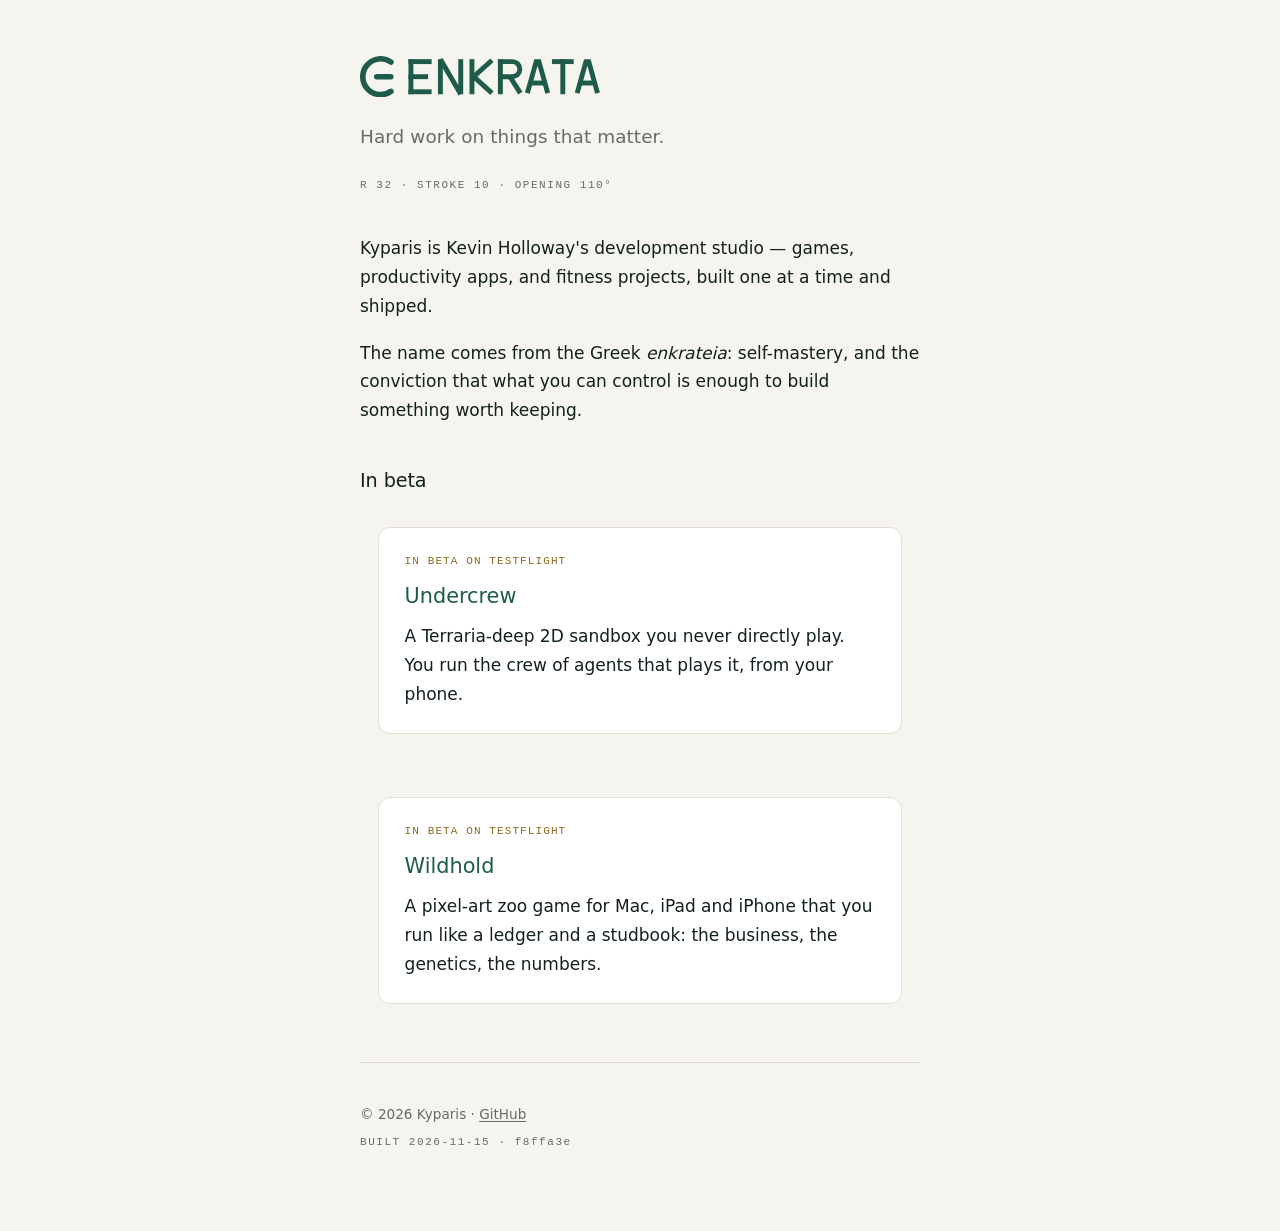
==== index.html @ 9447af85 "Rename the studio to Kyparis and move the site to kyparis-studio.github.io Text and URLs only. The l" ====
<!DOCTYPE html>
<html lang="en">
<head>
<meta charset="utf-8">
<meta name="viewport" content="width=device-width, initial-scale=1">
<title>Kyparis</title>
<meta name="description" content="Kyparis is Kevin Holloway's development studio — games, productivity apps, and fitness projects.">
<link rel="stylesheet" href="/brand.css">
<link rel="icon" href="/favicon.svg" type="image/svg+xml">
<link rel="icon" href="/favicon-32.png" sizes="32x32" type="image/png">
<link rel="icon" href="/favicon-16.png" sizes="16x16" type="image/png">
<link rel="apple-touch-icon" href="/apple-touch-icon.png">
<link rel="canonical" href="https://kyparis-studio.github.io/">
<meta name="theme-color" content="#F6F4EF" media="(prefers-color-scheme: light)">
<meta name="theme-color" content="#12211C" media="(prefers-color-scheme: dark)">
<meta property="og:type" content="website">
<meta property="og:site_name" content="Kyparis">
<meta property="og:title" content="Kyparis">
<meta property="og:description" content="Kyparis is Kevin Holloway's development studio — games, productivity apps, and fitness projects.">
<meta property="og:url" content="https://kyparis-studio.github.io/">
<meta property="og:image" content="https://kyparis-studio.github.io/og.png">
<meta property="og:image:width" content="1200">
<meta property="og:image:height" content="630">
<meta name="twitter:card" content="summary_large_image">
</head>
<body>
<div class="page">
<header class="masthead">
  <svg class="lockup" aria-hidden="true" focusable="false" xmlns="http://www.w3.org/2000/svg" viewBox="0 -9 684.154 118" role="img"><title>Enkrata</title><g transform="translate(-20.7297 -29.7297) scale(1.59459)"><g fill="none" stroke="currentColor" stroke-width="10" stroke-linecap="round"><path d="M68.3 23.8 A32 32 0 1 0 68.3 76.2"/><path d="M43 50 H68"/></g></g><g transform="translate(138.154 0)"><g fill="none" stroke="currentColor" stroke-width="14" stroke-linecap="butt" stroke-linejoin="miter" stroke-miterlimit="4"><path d="M 7 0 V 100"/><path d="M 0 7 H 66"/><path d="M 0 50 H 56"/><path d="M 0 93 H 66"/><path d="M 91 0 V 100"/><path d="M 149 0 V 100"/><path d="M 91 0 L 149 100"/><path d="M 181 0 V 100"/><path d="M 186 50 L 238 3"/><path d="M 186 50 L 238 97"/><path d="M 262 0 V 100"/><path d="M 255 7 H 296 A 21.5 21.5 0 0 1 296 50 H 262"/><path d="M 289 50 L 319 97"/><path d="M 339 97 L 364 7 H 372 L 397 97"/><path d="M 347 68 H 389"/><path d="M 409 7 H 471"/><path d="M 440 0 V 100"/><path d="M 481 97 L 506 7 H 514 L 539 97"/><path d="M 489 68 H 531"/></g></g></svg>
  <h1 class="sr-only">Kyparis</h1>
  <p class="tagline">Hard work on things that matter.</p>
  <p class="machine">R 32 &middot; Stroke 10 &middot; Opening 110&deg;</p>
</header>

<div class="prose">
  <p>Kyparis is Kevin Holloway's development studio — games, productivity apps,
  and fitness projects, built one at a time and shipped.</p>

  <p>The name comes from the Greek <em>enkrateia</em>: self-mastery, and the
  conviction that what you can control is enough to build something worth
  keeping.</p>
</div>

<section class="section">
  <h2>In beta</h2>
  <div class="plate">
    <span class="cm cm-tl" aria-hidden="true"></span><span class="cm cm-tr" aria-hidden="true"></span><span class="cm cm-br" aria-hidden="true"></span><span class="cm cm-bl" aria-hidden="true"></span>
    <div class="now">
      <span class="status">In beta on TestFlight</span>
      <h3><a href="/undercrew/">Undercrew</a></h3>
      <p>A Terraria-deep 2D sandbox you never directly play. You run the crew
      of agents that plays it, from your phone.</p>
    </div>
  </div>
  <div class="plate" style="margin-top:16px">
    <span class="cm cm-tl" aria-hidden="true"></span><span class="cm cm-tr" aria-hidden="true"></span><span class="cm cm-br" aria-hidden="true"></span><span class="cm cm-bl" aria-hidden="true"></span>
    <div class="now">
      <span class="status">In beta on TestFlight</span>
      <h3><a href="/wildhold/">Wildhold</a></h3>
      <p>A pixel-art zoo game for Mac, iPad and iPhone that you run like a
      ledger and a studbook: the business, the genetics, the numbers.</p>
    </div>
  </div>
</section>

<hr class="rule">
<footer>
  <p>&copy; 2026 Kyparis &middot; <a href="https://github.com/kyparis-studio">GitHub</a></p>
  <p class="machine">Built 2026-11-15 &middot; <span class="sha">f8ffa3e</span></p>
</footer>
</div>
</body>
</html>
---- brand.css ----
/* Kyparis site styles.
 *
 * The token block below is copied from brand/tokens.css in
 * github.com/kyparis-studio/enkrata-workspace, which is the source of truth. Change it
 * there first, then mirror it here — do not diverge.
 *
 * Contrast is measured, not eyeballed: every text role clears 4.5:1 against both
 * the page ground and the raised surface. Three combinations that look fine and
 * are not: pine on pine-black 2.10:1, brass on bone 2.99:1, sage on bone 4.07:1.
 *
 * Type: the brand specifies Jost for display and IBM Plex Sans for body. Neither
 * is served here yet — self-hosting is pending, and loading them from a font CDN
 * would send visitors' IPs to a third party, which this site's own privacy policy
 * says it does not do. Until then the fallback stacks below do the work.
 */

:root {
  --ek-bg: #F6F4EF;
  --ek-surface: #FFFFFF;
  --ek-ink: #12211C;
  --ek-muted: #626D67;
  --ek-accent: #1E5B4A;
  --ek-accent-strong: #17483A;
  --ek-brass-ink: #8C6A1E;
  --ek-rule: #E3DFD5;
  --ek-rule-strong: #D2CDBF;

  --ek-font-display: Jost, Futura, "Century Gothic", ui-sans-serif, system-ui, sans-serif;
  --ek-font-body: "IBM Plex Sans", ui-sans-serif, system-ui, -apple-system, "Segoe UI", sans-serif;
  --ek-font-mono: "IBM Plex Mono", ui-monospace, SFMono-Regular, Menlo, Consolas, monospace;
}

@media (prefers-color-scheme: dark) {
  :root:not([data-theme="light"]) {
    --ek-bg: #12211C;
    --ek-surface: #1A2C26;
    --ek-ink: #F6F4EF;
    --ek-muted: #8B968F;
    --ek-accent: #46A88A;
    --ek-accent-strong: #5CC0A2;
    --ek-brass-ink: #B89031;
    --ek-rule: #24382F;
    --ek-rule-strong: #33493F;
  }
}

:root[data-theme="dark"] {
  --ek-bg: #12211C;
  --ek-surface: #1A2C26;
  --ek-ink: #F6F4EF;
  --ek-muted: #8B968F;
  --ek-accent: #46A88A;
  --ek-accent-strong: #5CC0A2;
  --ek-brass-ink: #B89031;
  --ek-rule: #24382F;
  --ek-rule-strong: #33493F;
}

*, *::before, *::after { box-sizing: border-box; }
* { margin: 0; padding: 0; }

body {
  background: var(--ek-bg);
  color: var(--ek-ink);
  font-family: var(--ek-font-body);
  font-size: 17px;
  line-height: 1.7;
  -webkit-font-smoothing: antialiased;
  text-rendering: optimizeLegibility;
}

.page {
  max-width: 38rem;
  margin: 0 auto;
  padding: 3.5rem 1.5rem 5rem;
  display: flex;
  flex-direction: column;
  gap: 2.5rem;
}

/* --- masthead ---------------------------------------------------------- */
/* Gap is the brand's clear-space rule, not a taste call: nothing may come
   closer to the lockup than half the mark's height. At the 15rem lockup used
   on the landing page the mark is ~41px tall, so 1.5rem (24px) is the floor. */
.masthead { display: flex; flex-direction: column; gap: 1.5rem; }

.lockup { display: block; width: 100%; max-width: 15rem; height: auto; color: var(--ek-accent); }
.lockup-sm { max-width: 10.5rem; }

/* The lockup carries the name, so the h1 is present for structure and screen
   readers without being painted twice. */
.sr-only {
  position: absolute; width: 1px; height: 1px; padding: 0;
  overflow: hidden; clip: rect(0 0 0 0); white-space: nowrap; border: 0;
}

.tagline {
  font-family: var(--ek-font-display);
  font-size: 1.15rem;
  letter-spacing: .005em;
  color: var(--ek-muted);
}

.crumb {
  font-family: var(--ek-font-mono);
  font-size: 11px;
  letter-spacing: .14em;
  text-transform: uppercase;
  color: var(--ek-brass-ink);
}

/* --- the machine layer -------------------------------------------------- */
/* Plex Mono is the voice of the machinery around the content: geometry
   callouts, build stamps, section labels (brand/README.md section 8). It
   annotates and never speaks — nothing a reader must read to understand the
   page is set in it. Muted is its colour; .crumb and .now .status stay brass
   because they carry an earned state rather than an annotation. */
.machine {
  font-family: var(--ek-font-mono);
  font-size: 11px;
  letter-spacing: .14em;
  text-transform: uppercase;
  color: var(--ek-muted);
  line-height: 1.6;
}

/* A commit sha is lowercase hex — uppercasing it misstates the string. */
.machine .sha { text-transform: none; }

/* --- the construction language ------------------------------------------ */
/* A bracketed plate: the dither ground behind, crop marks at the corners, and
   the content on a solid surface above it. Both assets come from brand/plate/
   in enkrata-workspace and are drawn in currentColor, which an external SVG
   cannot see through background-image — so they are masks with the ink set as
   background-color, which is the documented recipe. Both are decoration and
   carry aria-hidden. */
.plate { position: relative; padding: 18px; }

.plate::before {
  content: "";
  position: absolute;
  inset: 0;
  -webkit-mask-image: url("/plate/dither-12.svg");
          mask-image: url("/plate/dither-12.svg");
  -webkit-mask-size: 8px 8px;
          mask-size: 8px 8px;
  background-color: var(--ek-rule-strong);
}

.plate > * { position: relative; }

.cm {
  position: absolute;
  width: 16px;
  height: 16px;
  -webkit-mask-image: url("/plate/corner.svg");
          mask-image: url("/plate/corner.svg");
  -webkit-mask-size: 16px 16px;
          mask-size: 16px 16px;
  background-color: var(--ek-muted);
}
.cm-tl { top: 0; left: 0; }
.cm-tr { top: 0; right: 0; transform: rotate(90deg); }
.cm-br { bottom: 0; right: 0; transform: rotate(180deg); }
.cm-bl { bottom: 0; left: 0; transform: rotate(270deg); }

/* --- headings and prose ------------------------------------------------ */
h1.title, h2 {
  font-family: var(--ek-font-display);
  font-weight: 500;
  letter-spacing: -.005em;
  text-wrap: balance;
}
h1.title { font-size: 2.1rem; line-height: 1.25; }
h2 { font-size: 1.2rem; }

.prose { display: flex; flex-direction: column; gap: 1.1rem; }
.section { display: flex; flex-direction: column; gap: .7rem; }
.date { color: var(--ek-muted); font-size: .92rem; }

a { color: var(--ek-accent); text-decoration-thickness: 1px; text-underline-offset: 2px; }
a:hover { color: var(--ek-accent-strong); }
a:focus-visible { outline: 2px solid var(--ek-accent); outline-offset: 2px; border-radius: 2px; }

strong { font-weight: 600; }

/* --- the one card on the site: what's being built ---------------------- */
.now {
  background: var(--ek-surface);
  border: 1px solid var(--ek-rule);
  border-radius: 12px;
  padding: 1.5rem 1.6rem;
  display: flex;
  flex-direction: column;
  gap: .5rem;
}
.now h3 { font-family: var(--ek-font-display); font-size: 1.3rem; font-weight: 500; }
.now h3 a { text-decoration: none; }
.now h3 a:hover { text-decoration: underline; }
.now .status {
  font-family: var(--ek-font-mono);
  font-size: 11px;
  letter-spacing: .1em;
  text-transform: uppercase;
  color: var(--ek-brass-ink);
}

.rule { border: 0; border-top: 1px solid var(--ek-rule); }

footer {
  color: var(--ek-muted);
  font-size: .85rem;
  display: flex;
  flex-direction: column;
  gap: .5rem;
}
footer a { color: var(--ek-muted); }
footer a:hover { color: var(--ek-accent); }

@media (max-width: 30rem) {
  body { font-size: 16px; }
  h1.title { font-size: 1.75rem; }
}
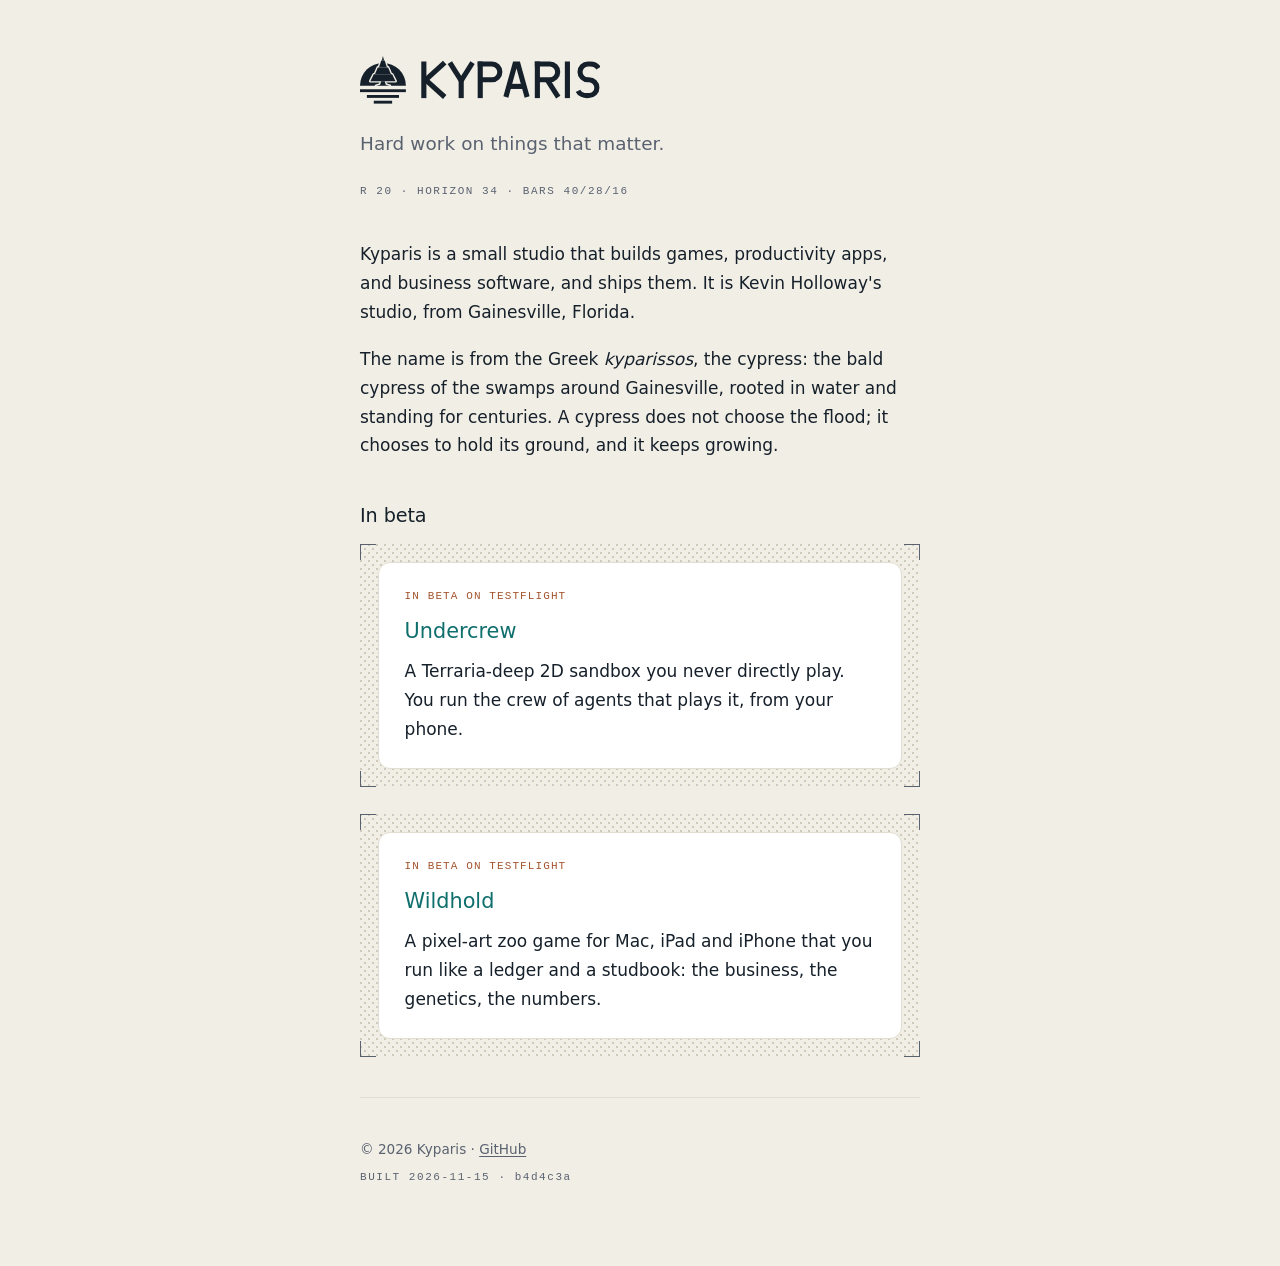
==== commit aee7956c: "Rebrand the site to the Kyparis identity Kyparis tokens (night, limestone, spring, dawn), the First " ====
--- a/index.html
+++ b/index.html
@@ -4,19 +4,19 @@
 <meta charset="utf-8">
 <meta name="viewport" content="width=device-width, initial-scale=1">
 <title>Kyparis</title>
-<meta name="description" content="Kyparis is Kevin Holloway's development studio — games, productivity apps, and fitness projects.">
+<meta name="description" content="Kyparis is a small studio that builds games, productivity apps, and business software, and ships them.">
 <link rel="stylesheet" href="/brand.css">
 <link rel="icon" href="/favicon.svg" type="image/svg+xml">
 <link rel="icon" href="/favicon-32.png" sizes="32x32" type="image/png">
 <link rel="icon" href="/favicon-16.png" sizes="16x16" type="image/png">
 <link rel="apple-touch-icon" href="/apple-touch-icon.png">
 <link rel="canonical" href="https://kyparis-studio.github.io/">
-<meta name="theme-color" content="#F6F4EF" media="(prefers-color-scheme: light)">
-<meta name="theme-color" content="#12211C" media="(prefers-color-scheme: dark)">
+<meta name="theme-color" content="#F1EEE6" media="(prefers-color-scheme: light)">
+<meta name="theme-color" content="#16202A" media="(prefers-color-scheme: dark)">
 <meta property="og:type" content="website">
 <meta property="og:site_name" content="Kyparis">
 <meta property="og:title" content="Kyparis">
-<meta property="og:description" content="Kyparis is Kevin Holloway's development studio — games, productivity apps, and fitness projects.">
+<meta property="og:description" content="Kyparis is a small studio that builds games, productivity apps, and business software, and ships them.">
 <meta property="og:url" content="https://kyparis-studio.github.io/">
 <meta property="og:image" content="https://kyparis-studio.github.io/og.png">
 <meta property="og:image:width" content="1200">
@@ -26,19 +26,20 @@
 <body>
 <div class="page">
 <header class="masthead">
-  <svg class="lockup" aria-hidden="true" focusable="false" xmlns="http://www.w3.org/2000/svg" viewBox="0 -9 684.154 118" role="img"><title>Enkrata</title><g transform="translate(-20.7297 -29.7297) scale(1.59459)"><g fill="none" stroke="currentColor" stroke-width="10" stroke-linecap="round"><path d="M68.3 23.8 A32 32 0 1 0 68.3 76.2"/><path d="M43 50 H68"/></g></g><g transform="translate(138.154 0)"><g fill="none" stroke="currentColor" stroke-width="14" stroke-linecap="butt" stroke-linejoin="miter" stroke-miterlimit="4"><path d="M 7 0 V 100"/><path d="M 0 7 H 66"/><path d="M 0 50 H 56"/><path d="M 0 93 H 66"/><path d="M 91 0 V 100"/><path d="M 149 0 V 100"/><path d="M 91 0 L 149 100"/><path d="M 181 0 V 100"/><path d="M 186 50 L 238 3"/><path d="M 186 50 L 238 97"/><path d="M 262 0 V 100"/><path d="M 255 7 H 296 A 21.5 21.5 0 0 1 296 50 H 262"/><path d="M 289 50 L 319 97"/><path d="M 339 97 L 364 7 H 372 L 397 97"/><path d="M 347 68 H 389"/><path d="M 409 7 H 471"/><path d="M 440 0 V 100"/><path d="M 481 97 L 506 7 H 514 L 539 97"/><path d="M 489 68 H 531"/></g></g></svg>
+  <svg class="lockup" aria-hidden="true" focusable="false" xmlns="http://www.w3.org/2000/svg" viewBox="0 -15 655.301 130" role="img"><title>Kyparis</title><g transform="translate(-37.5904 -40.0602) scale(3.13253)"><mask id="ky-gap-lockup" maskUnits="userSpaceOnUse" x="0" y="0" width="64" height="64"><rect width="64" height="64" fill="#fff"/><g fill="#000" stroke="#000" stroke-width="2.4" stroke-linejoin="round"><polygon points="21,30 43,30 40,24 24,24"/><polygon points="25,24 39,24 36.5,18 27.5,18"/><polygon points="28.5,18 35.5,18 33.5,12 30.5,12"/><polygon points="31,12 33,12 32,8"/><polygon points="30.5,30 33.5,30 34.5,33 38,34 26,34 29.5,33"/></g></mask><path d="M12 34 A20 20 0 0 1 52 34 Z" fill="currentColor" mask="url(#ky-gap-lockup)"/><polygon points="21,30 43,30 40,24 24,24" fill="currentColor"/><polygon points="25,24 39,24 36.5,18 27.5,18" fill="currentColor"/><polygon points="28.5,18 35.5,18 33.5,12 30.5,12" fill="currentColor"/><polygon points="31,12 33,12 32,8" fill="currentColor"/><polygon points="30.5,30 33.5,30 34.5,33 38,34 26,34 29.5,33" fill="currentColor"/><rect x="12" y="37" width="40" height="2.5" fill="currentColor"/><rect x="18" y="42" width="28" height="2.5" fill="currentColor"/><rect x="24" y="47" width="16" height="2.5" fill="currentColor"/></g><g transform="translate(167.301 0)"><g fill="none" stroke="currentColor" stroke-width="14" stroke-linecap="butt" stroke-linejoin="miter" stroke-miterlimit="4"><path d="M 7 0 V 100"/><path d="M 12 50 L 64 3"/><path d="M 12 50 L 64 97"/><path d="M 78 3 L 109 52"/><path d="M 140 3 L 109 52"/><path d="M 109 48 V 100"/><path d="M 161 0 V 100"/><path d="M 154 7 H 193 A 21.5 21.5 0 0 1 193 50 H 161"/><path d="M 231 97 L 256 7 H 264 L 289 97"/><path d="M 239 68 H 281"/><path d="M 317 0 V 100"/><path d="M 310 7 H 351 A 21.5 21.5 0 0 1 351 50 H 317"/><path d="M 344 50 L 374 97"/><path d="M 399 0 V 100"/><path d="M 484 18 A 26 20 0 0 0 457 7 H 455 A 21.5 21.5 0 0 0 455 50 H 458 A 21.5 21.5 0 0 1 458 93 H 456 A 27 20 0 0 1 428 80"/></g></g></svg>
   <h1 class="sr-only">Kyparis</h1>
   <p class="tagline">Hard work on things that matter.</p>
-  <p class="machine">R 32 &middot; Stroke 10 &middot; Opening 110&deg;</p>
+  <p class="machine">R 20 &middot; Horizon 34 &middot; Bars 40/28/16</p>
 </header>
 
 <div class="prose">
-  <p>Kyparis is Kevin Holloway's development studio — games, productivity apps,
-  and fitness projects, built one at a time and shipped.</p>
+  <p>Kyparis is a small studio that builds games, productivity apps, and business
+  software, and ships them. It is Kevin Holloway's studio, from Gainesville, Florida.</p>
 
-  <p>The name comes from the Greek <em>enkrateia</em>: self-mastery, and the
-  conviction that what you can control is enough to build something worth
-  keeping.</p>
+  <p>The name is from the Greek <em>kyparissos</em>, the cypress: the bald cypress
+  of the swamps around Gainesville, rooted in water and standing for centuries.
+  A cypress does not choose the flood; it chooses to hold its ground, and it
+  keeps growing.</p>
 </div>
 
 <section class="section">
@@ -66,7 +67,7 @@
 <hr class="rule">
 <footer>
   <p>&copy; 2026 Kyparis &middot; <a href="https://github.com/kyparis-studio">GitHub</a></p>
-  <p class="machine">Built 2026-11-15 &middot; <span class="sha">f8ffa3e</span></p>
+  <p class="machine">Built 2026-11-15 &middot; <span class="sha">b4d4c3a</span></p>
 </footer>
 </div>
 </body>
--- a/brand.css
+++ b/brand.css
@@ -6,63 +6,65 @@
  *
  * Contrast is measured, not eyeballed: every text role clears 4.5:1 against both
  * the page ground and the raised surface. Three combinations that look fine and
- * are not: pine on pine-black 2.10:1, brass on bone 2.99:1, sage on bone 4.07:1.
+ * are not: spring on night 3.29:1, spring on limestone 4.32:1, dawn on
+ * limestone 1.83:1 (hence the deeper accents and --ky-dawn-ink).
  *
- * Type: the brand specifies Jost for display and IBM Plex Sans for body. Neither
- * is served here yet — self-hosting is pending, and loading them from a font CDN
- * would send visitors' IPs to a third party, which this site's own privacy policy
- * says it does not do. Until then the fallback stacks below do the work.
+ * Type: the brand specifies Archivo (width 125) for display, Inter for body and
+ * JetBrains Mono for the machine layer. None is served here yet — self-hosting is
+ * pending, and loading them from a font CDN would send visitors' IPs to a third
+ * party, which this site's own privacy policy says it does not do. Until then the
+ * fallback stacks below do the work.
  */
 
 :root {
-  --ek-bg: #F6F4EF;
-  --ek-surface: #FFFFFF;
-  --ek-ink: #12211C;
-  --ek-muted: #626D67;
-  --ek-accent: #1E5B4A;
-  --ek-accent-strong: #17483A;
-  --ek-brass-ink: #8C6A1E;
-  --ek-rule: #E3DFD5;
-  --ek-rule-strong: #D2CDBF;
-
-  --ek-font-display: Jost, Futura, "Century Gothic", ui-sans-serif, system-ui, sans-serif;
-  --ek-font-body: "IBM Plex Sans", ui-sans-serif, system-ui, -apple-system, "Segoe UI", sans-serif;
-  --ek-font-mono: "IBM Plex Mono", ui-monospace, SFMono-Regular, Menlo, Consolas, monospace;
+  --ky-bg:            #F1EEE6;
+  --ky-surface:       #FFFFFF;
+  --ky-ink:           #16202A;
+  --ky-muted:         #5A6270;
+  --ky-accent:        #0F6F6D;
+  --ky-accent-strong: #0E6462;
+  --ky-dawn-ink:      #A4552E;
+  --ky-rule:          #E2DDD1;
+  --ky-rule-strong:   #D0CABB;
+
+  --ky-font-display: Archivo, "Helvetica Neue", ui-sans-serif, system-ui, sans-serif;
+  --ky-font-body: Inter, ui-sans-serif, system-ui, -apple-system, "Segoe UI", sans-serif;
+  --ky-font-mono: "JetBrains Mono", ui-monospace, SFMono-Regular, Menlo, Consolas, monospace;
 }
 
 @media (prefers-color-scheme: dark) {
   :root:not([data-theme="light"]) {
-    --ek-bg: #12211C;
-    --ek-surface: #1A2C26;
-    --ek-ink: #F6F4EF;
-    --ek-muted: #8B968F;
-    --ek-accent: #46A88A;
-    --ek-accent-strong: #5CC0A2;
-    --ek-brass-ink: #B89031;
-    --ek-rule: #24382F;
-    --ek-rule-strong: #33493F;
+    --ky-bg:            #16202A;
+    --ky-surface:       #1F2A36;
+    --ky-ink:           #F1EEE6;
+    --ky-muted:         #98A2AE;
+    --ky-accent:        #3FB3AE;
+    --ky-accent-strong: #62C9C4;
+    --ky-dawn-ink:      #E9A27A;
+    --ky-rule:          #26313D;
+    --ky-rule-strong:   #34404D;
   }
 }
 
 :root[data-theme="dark"] {
-  --ek-bg: #12211C;
-  --ek-surface: #1A2C26;
-  --ek-ink: #F6F4EF;
-  --ek-muted: #8B968F;
-  --ek-accent: #46A88A;
-  --ek-accent-strong: #5CC0A2;
-  --ek-brass-ink: #B89031;
-  --ek-rule: #24382F;
-  --ek-rule-strong: #33493F;
+  --ky-bg:            #16202A;
+  --ky-surface:       #1F2A36;
+  --ky-ink:           #F1EEE6;
+  --ky-muted:         #98A2AE;
+  --ky-accent:        #3FB3AE;
+  --ky-accent-strong: #62C9C4;
+  --ky-dawn-ink:      #E9A27A;
+  --ky-rule:          #26313D;
+  --ky-rule-strong:   #34404D;
 }
 
 *, *::before, *::after { box-sizing: border-box; }
 * { margin: 0; padding: 0; }
 
 body {
-  background: var(--ek-bg);
-  color: var(--ek-ink);
-  font-family: var(--ek-font-body);
+  background: var(--ky-bg);
+  color: var(--ky-ink);
+  font-family: var(--ky-font-body);
   font-size: 17px;
   line-height: 1.7;
   -webkit-font-smoothing: antialiased;
@@ -84,7 +86,7 @@
    on the landing page the mark is ~41px tall, so 1.5rem (24px) is the floor. */
 .masthead { display: flex; flex-direction: column; gap: 1.5rem; }
 
-.lockup { display: block; width: 100%; max-width: 15rem; height: auto; color: var(--ek-accent); }
+.lockup { display: block; width: 100%; max-width: 15rem; height: auto; color: var(--ky-ink); }
 .lockup-sm { max-width: 10.5rem; }
 
 /* The lockup carries the name, so the h1 is present for structure and screen
@@ -95,32 +97,32 @@
 }
 
 .tagline {
-  font-family: var(--ek-font-display);
+  font-family: var(--ky-font-display);
   font-size: 1.15rem;
   letter-spacing: .005em;
-  color: var(--ek-muted);
+  color: var(--ky-muted);
 }
 
 .crumb {
-  font-family: var(--ek-font-mono);
+  font-family: var(--ky-font-mono);
   font-size: 11px;
   letter-spacing: .14em;
   text-transform: uppercase;
-  color: var(--ek-brass-ink);
+  color: var(--ky-dawn-ink);
 }
 
 /* --- the machine layer -------------------------------------------------- */
-/* Plex Mono is the voice of the machinery around the content: geometry
+/* The mono face is the voice of the machinery around the content: geometry
    callouts, build stamps, section labels (brand/README.md section 8). It
    annotates and never speaks — nothing a reader must read to understand the
-   page is set in it. Muted is its colour; .crumb and .now .status stay brass
+   page is set in it. Muted is its colour; .crumb and .now .status stay dawn
    because they carry an earned state rather than an annotation. */
 .machine {
-  font-family: var(--ek-font-mono);
+  font-family: var(--ky-font-mono);
   font-size: 11px;
   letter-spacing: .14em;
   text-transform: uppercase;
-  color: var(--ek-muted);
+  color: var(--ky-muted);
   line-height: 1.6;
 }
 
@@ -144,7 +146,7 @@
           mask-image: url("/plate/dither-12.svg");
   -webkit-mask-size: 8px 8px;
           mask-size: 8px 8px;
-  background-color: var(--ek-rule-strong);
+  background-color: var(--ky-rule-strong);
 }
 
 .plate > * { position: relative; }
@@ -157,7 +159,7 @@
           mask-image: url("/plate/corner.svg");
   -webkit-mask-size: 16px 16px;
           mask-size: 16px 16px;
-  background-color: var(--ek-muted);
+  background-color: var(--ky-muted);
 }
 .cm-tl { top: 0; left: 0; }
 .cm-tr { top: 0; right: 0; transform: rotate(90deg); }
@@ -166,7 +168,7 @@
 
 /* --- headings and prose ------------------------------------------------ */
 h1.title, h2 {
-  font-family: var(--ek-font-display);
+  font-family: var(--ky-font-display);
   font-weight: 500;
   letter-spacing: -.005em;
   text-wrap: balance;
@@ -176,46 +178,46 @@
 
 .prose { display: flex; flex-direction: column; gap: 1.1rem; }
 .section { display: flex; flex-direction: column; gap: .7rem; }
-.date { color: var(--ek-muted); font-size: .92rem; }
-
-a { color: var(--ek-accent); text-decoration-thickness: 1px; text-underline-offset: 2px; }
-a:hover { color: var(--ek-accent-strong); }
-a:focus-visible { outline: 2px solid var(--ek-accent); outline-offset: 2px; border-radius: 2px; }
+.date { color: var(--ky-muted); font-size: .92rem; }
+
+a { color: var(--ky-accent); text-decoration-thickness: 1px; text-underline-offset: 2px; }
+a:hover { color: var(--ky-accent-strong); }
+a:focus-visible { outline: 2px solid var(--ky-accent); outline-offset: 2px; border-radius: 2px; }
 
 strong { font-weight: 600; }
 
 /* --- the one card on the site: what's being built ---------------------- */
 .now {
-  background: var(--ek-surface);
-  border: 1px solid var(--ek-rule);
+  background: var(--ky-surface);
+  border: 1px solid var(--ky-rule);
   border-radius: 12px;
   padding: 1.5rem 1.6rem;
   display: flex;
   flex-direction: column;
   gap: .5rem;
 }
-.now h3 { font-family: var(--ek-font-display); font-size: 1.3rem; font-weight: 500; }
+.now h3 { font-family: var(--ky-font-display); font-size: 1.3rem; font-weight: 500; }
 .now h3 a { text-decoration: none; }
 .now h3 a:hover { text-decoration: underline; }
 .now .status {
-  font-family: var(--ek-font-mono);
+  font-family: var(--ky-font-mono);
   font-size: 11px;
   letter-spacing: .1em;
   text-transform: uppercase;
-  color: var(--ek-brass-ink);
-}
-
-.rule { border: 0; border-top: 1px solid var(--ek-rule); }
+  color: var(--ky-dawn-ink);
+}
+
+.rule { border: 0; border-top: 1px solid var(--ky-rule); }
 
 footer {
-  color: var(--ek-muted);
+  color: var(--ky-muted);
   font-size: .85rem;
   display: flex;
   flex-direction: column;
   gap: .5rem;
 }
-footer a { color: var(--ek-muted); }
-footer a:hover { color: var(--ek-accent); }
+footer a { color: var(--ky-muted); }
+footer a:hover { color: var(--ky-accent); }
 
 @media (max-width: 30rem) {
   body { font-size: 16px; }
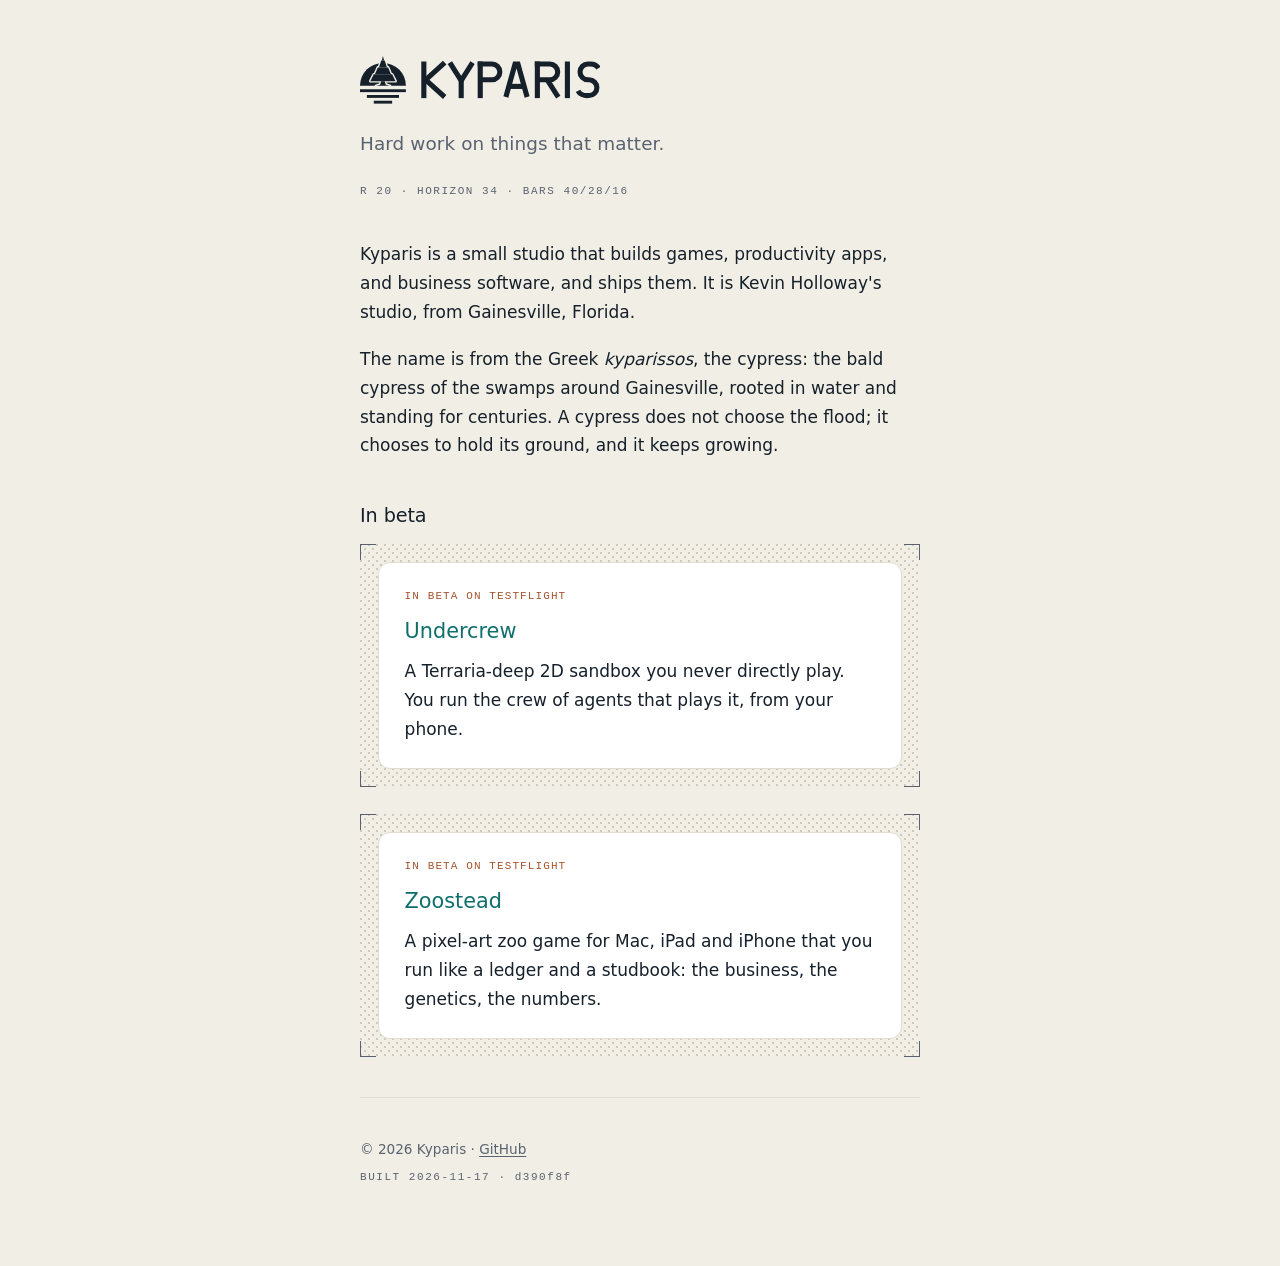
==== commit 50bef29d: "Wildhold is now Zoostead: its page and privacy policy move to /zoostead/ The game was renamed on 202" ====
--- a/index.html
+++ b/index.html
@@ -57,7 +57,7 @@
     <span class="cm cm-tl" aria-hidden="true"></span><span class="cm cm-tr" aria-hidden="true"></span><span class="cm cm-br" aria-hidden="true"></span><span class="cm cm-bl" aria-hidden="true"></span>
     <div class="now">
       <span class="status">In beta on TestFlight</span>
-      <h3><a href="/wildhold/">Wildhold</a></h3>
+      <h3><a href="/zoostead/">Zoostead</a></h3>
       <p>A pixel-art zoo game for Mac, iPad and iPhone that you run like a
       ledger and a studbook: the business, the genetics, the numbers.</p>
     </div>
@@ -67,7 +67,7 @@
 <hr class="rule">
 <footer>
   <p>&copy; 2026 Kyparis &middot; <a href="https://github.com/kyparis-studio">GitHub</a></p>
-  <p class="machine">Built 2026-11-15 &middot; <span class="sha">b4d4c3a</span></p>
+  <p class="machine">Built 2026-11-17 &middot; <span class="sha">d390f8f</span></p>
 </footer>
 </div>
 </body>
